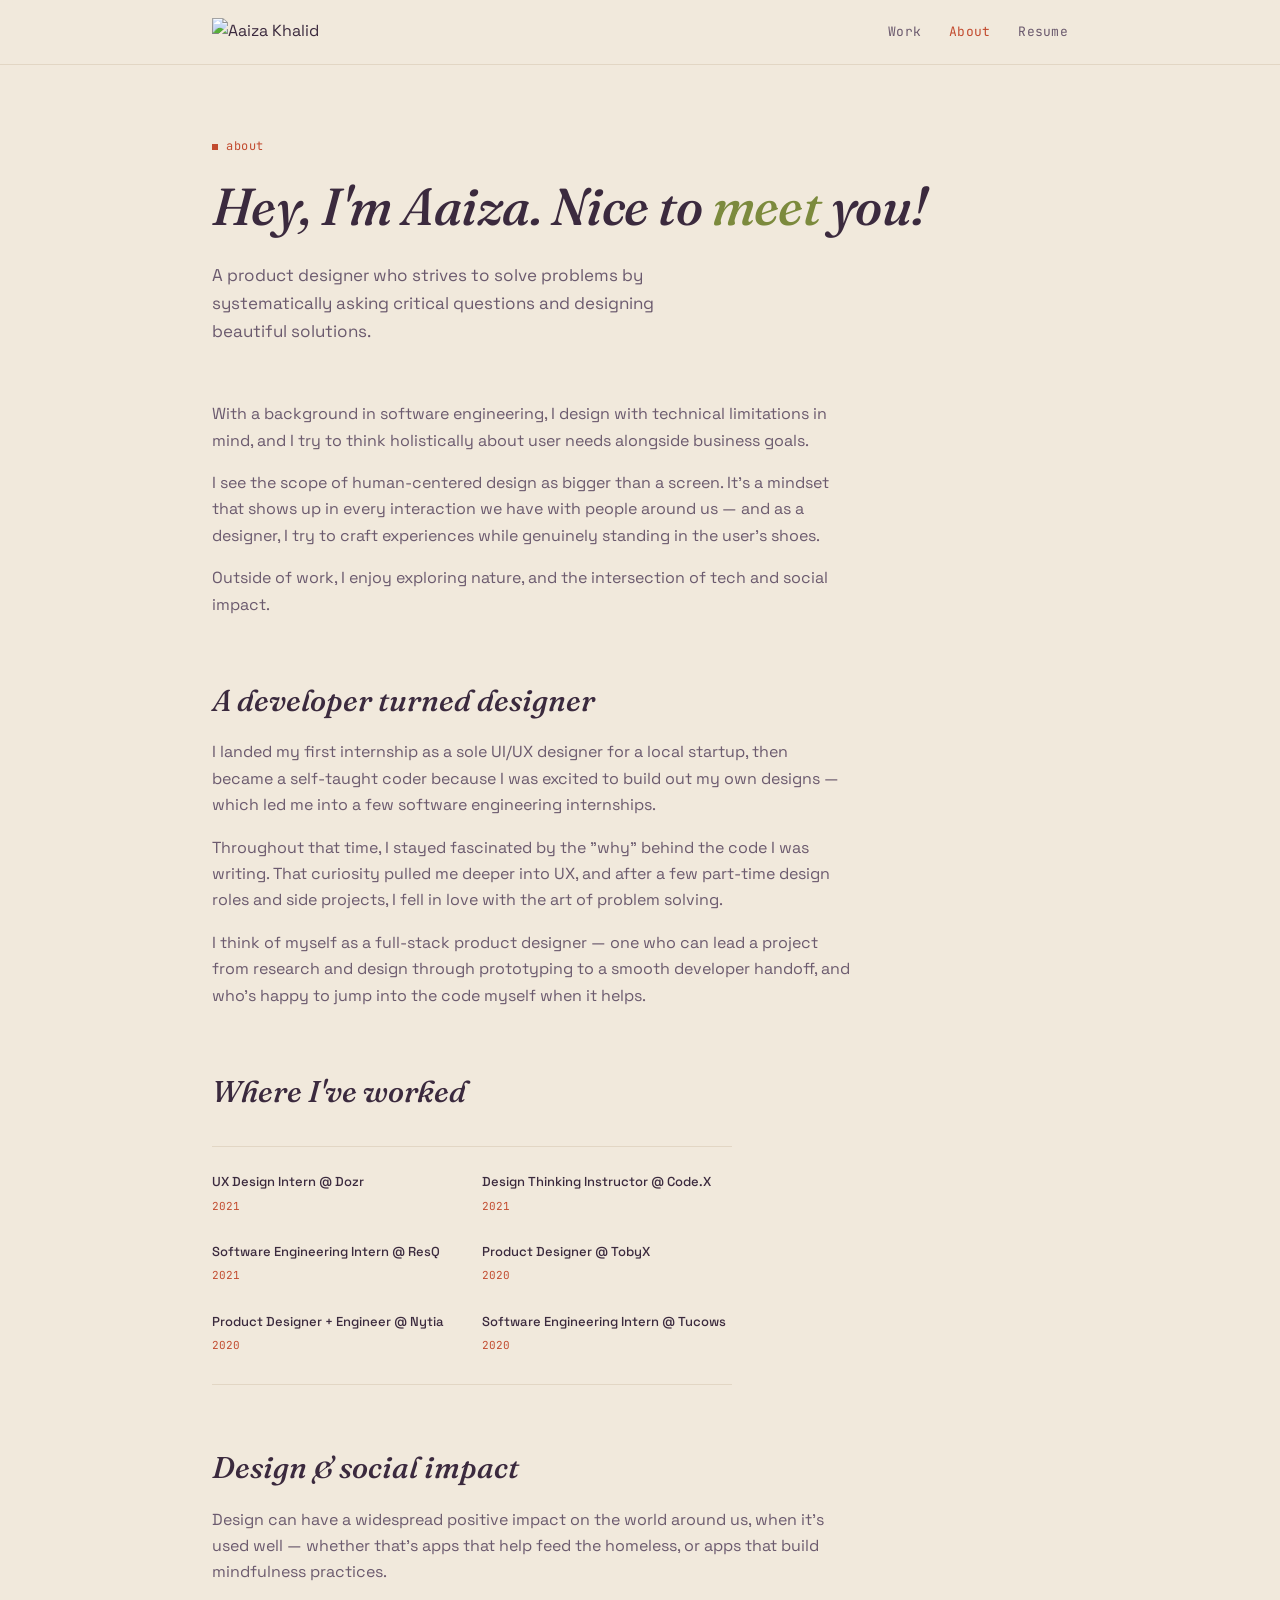
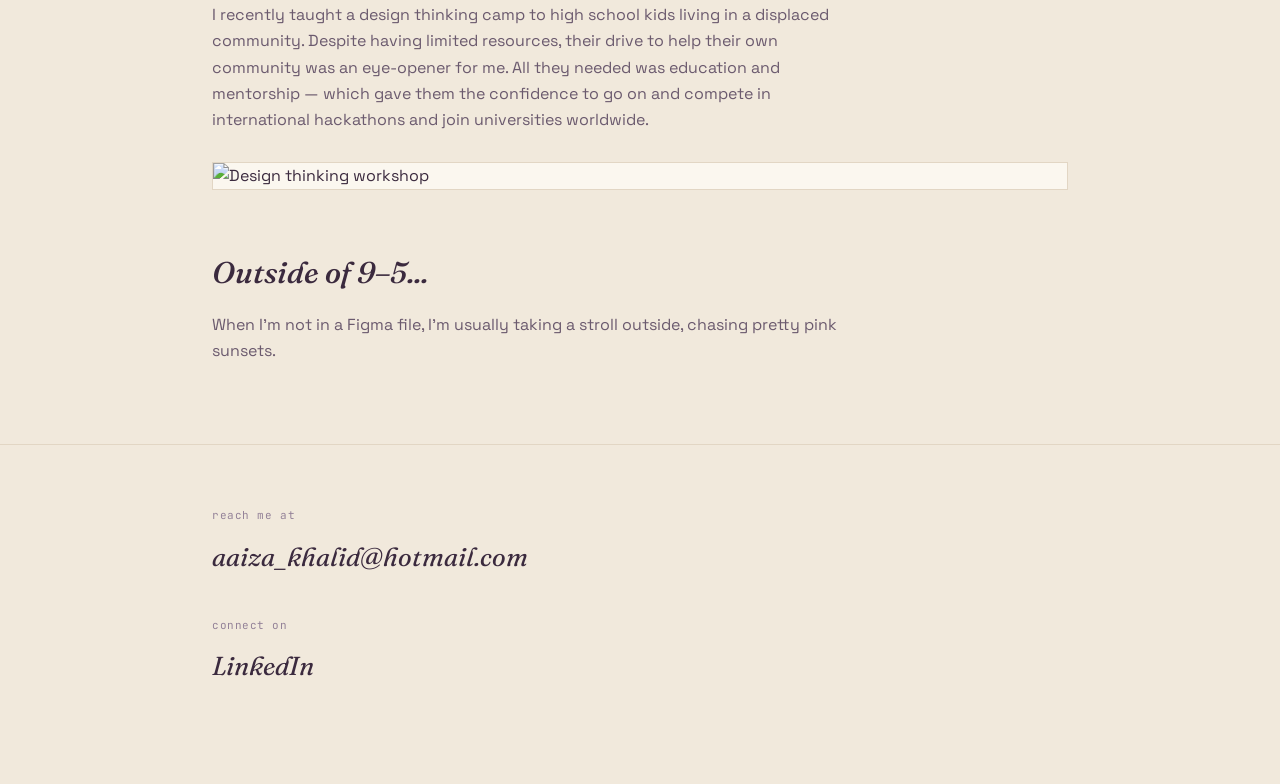
==== about.html @ a98efa3f "Add Aaiza Khalid portfolio site Static multi-file portfolio (HTML/CSS/JS, no build step). Homepage i" ====
<!DOCTYPE html>
<html lang="en">
<head>
<meta charset="UTF-8">
<meta name="viewport" content="width=device-width, initial-scale=1">
<title>About — Aaiza Khalid</title>
<style>
@import url('https://fonts.googleapis.com/css2?family=Space+Grotesk:wght@400;500;700&family=JetBrains+Mono:wght@400;500&family=Fraunces:ital,opsz,wght@0,9..144,400;0,9..144,500;0,9..144,600;1,9..144,500;1,9..144,600&display=swap');

* { margin:0; padding:0; box-sizing:border-box; }

:root{
  --bg:#F1E9DC;
  --bg-card:#FBF7EF;
  --ink:#3B2A3E;
  --ink-soft:#6B5A6E;
  --ink-mute:#948298;
  --coral:#C24B2F;
  --olive:#7C8A3D;
  --border:#E2D6C4;
  --border-strong:#CBB89D;
  --font-display:'Fraunces', serif;
  --font-sans:'Space Grotesk', sans-serif;
  --font-mono:'JetBrains Mono', monospace;
  --maxw:920px;
}

html{ scroll-behavior:smooth; }

body{
  background:var(--bg);
  color:var(--ink);
  font-family:var(--font-sans);
  font-size:16px;
  line-height:1.65;
  position:relative;
  overflow-x:hidden;
}

.grid-overlay{
  position:fixed; inset:0; pointer-events:none; z-index:0;
  background-image: repeating-linear-gradient(90deg, transparent, transparent 79px, rgba(59,42,62,0.05) 79px, rgba(59,42,62,0.05) 80px);
  opacity:0; transition:opacity .8s ease;
}
body.grid-on .grid-overlay{ opacity:1; }

a{ color:inherit; text-decoration:none; }

.wrap{ max-width:var(--maxw); margin:0 auto; padding:0 32px; position:relative; z-index:1; }

/* nav */
nav.site-nav{
  position:sticky; top:0; z-index:50;
  background:rgba(241,233,220,0.92); backdrop-filter:blur(6px);
  border-bottom:1px solid var(--border);
}
nav.site-nav .wrap{
  display:flex; align-items:center; justify-content:space-between;
  padding-top:18px; padding-bottom:18px;
}
nav.site-nav .mark img{ height:28px; display:block; }
nav.site-nav .links{ display:flex; gap:28px; font-family:var(--font-mono); font-size:13px; letter-spacing:0.02em; }
nav.site-nav .links a{ color:var(--ink-soft); transition:color .2s; }
nav.site-nav .links a:hover, nav.site-nav .links a.current{ color:var(--coral); }

/* eyebrow */
.eyebrow{
  font-family:var(--font-mono); font-size:12px; letter-spacing:0.05em;
  color:var(--coral); margin-bottom:20px; display:flex; align-items:center; gap:8px;
}
.eyebrow::before{ content:''; width:6px; height:6px; background:var(--coral); display:inline-block; }

/* headings */
h1{ font-family:var(--font-display); font-style:italic; font-weight:500; font-size:52px; line-height:1.12; letter-spacing:-0.01em; max-width:760px; }
h2{ font-family:var(--font-display); font-style:italic; font-weight:500; font-size:30px; line-height:1.25; margin:64px 0 20px; max-width:680px; }
h3{ font-family:var(--font-sans); font-weight:500; font-size:16px; margin:28px 0 10px; color:var(--ink); }
p{ color:var(--ink-soft); max-width:640px; }
.accent{ color:var(--olive); font-style:italic; }

/* hero */
.hero{ padding:72px 0 56px; }
.hero .sub{ font-family:var(--font-sans); font-size:17px; max-width:520px; margin-top:26px; }

/* project index grid */
.index-grid{
  display:grid; grid-template-columns:repeat(3,1fr); gap:14px; margin-top:48px;
}
.index-grid .cell{
  background:var(--bg-card); border:1px solid var(--border); padding:22px;
  transition:transform .3s ease, border-color .3s ease; cursor:pointer; display:block;
}
.index-grid .cell:hover{ transform:translateY(-6px) rotate(-0.5deg); border-color:var(--coral); }
.index-grid .cell:nth-child(3n+2):hover{ transform:translateY(-6px) rotate(0.5deg); }
.index-grid .cell .num{ font-family:var(--font-mono); font-size:11px; color:var(--coral); margin-bottom:12px; }
.index-grid .cell .name{ font-family:var(--font-display); font-style:italic; font-size:18px; line-height:1.3; }
.index-grid .cell .tag{ font-family:var(--font-mono); font-size:11px; color:var(--ink-mute); margin-top:10px; display:block; }

@media (max-width:720px){ .index-grid{ grid-template-columns:1fr 1fr; } }
@media (max-width:480px){ .index-grid{ grid-template-columns:1fr; } }

/* case study meta row */
.meta-row{
  display:grid; grid-template-columns:repeat(4,1fr); gap:20px;
  border-top:1px solid var(--border); border-bottom:1px solid var(--border);
  padding:24px 0; margin:36px 0 44px; max-width:760px;
}
.meta-row div{ font-size:13px; }
.meta-row .label{ font-family:var(--font-mono); font-size:11px; color:var(--coral); display:block; margin-bottom:6px; }
.meta-row .val{ color:var(--ink); font-weight:500; }
@media (max-width:640px){ .meta-row{ grid-template-columns:1fr 1fr; } }

/* stat row */
.stat-row{ display:flex; gap:48px; flex-wrap:wrap; margin:32px 0 12px; }
.stat{ min-width:120px; }
.stat .num{ font-family:var(--font-display); font-style:italic; font-weight:500; font-size:38px; color:var(--coral); line-height:1; }
.stat .label{ font-family:var(--font-mono); font-size:12px; color:var(--ink-soft); margin-top:8px; display:block; }

/* images */
figure{ margin:28px 0; }
figure img, figure video{ width:100%; display:block; border:1px solid var(--border); background:var(--bg-card); }
figcaption{ font-family:var(--font-mono); font-size:12px; color:var(--ink-mute); margin-top:10px; }

/* list quotes */
blockquote{
  font-family:var(--font-display); font-style:italic; font-size:22px; color:var(--ink);
  border-left:2px solid var(--coral); padding-left:24px; margin:32px 0; max-width:600px;
}

ul{ color:var(--ink-soft); padding-left:20px; max-width:620px; }
ul li{ margin-bottom:8px; }

/* up next */
.up-next{
  margin-top:96px; padding:44px 0; border-top:1px solid var(--border);
}
.up-next .eyebrow{ margin-bottom:14px; }
.up-next .title{ font-family:var(--font-display); font-style:italic; font-size:34px; transition:color .2s; }
.up-next a:hover .title{ color:var(--coral); }

/* footer */
footer{ margin-top:80px; padding:56px 0 64px; border-top:1px solid var(--border); }
footer .label{ font-family:var(--font-mono); font-size:11px; color:var(--ink-mute); text-transform:lowercase; letter-spacing:0.05em; }
footer .big{ font-family:var(--font-display); font-style:italic; font-size:26px; margin:8px 0 32px; display:block; }
footer .big:hover{ color:var(--coral); }
footer .flower{ height:48px; margin-top:24px; opacity:0.85; }

section.body-content{ padding-bottom:20px; }

@media (max-width:640px){
  h1{ font-size:38px; }
  h2{ font-size:24px; }
  .wrap{ padding:0 20px; }
}

</style>
</head>
<body>
<div class="grid-overlay"></div>

<nav class="site-nav">
  <div class="wrap">
    <a class="mark" href="index.html"><img src="https://cdn.prod.website-files.com/6029a00655b62debcb2ac54f/608301ea3f40d42e7179f87a_signature%20(4).png" alt="Aaiza Khalid"></a>
    <div class="links">
      <a href="index.html">Work</a>
      <a href="about.html" class="current">About</a>
      <a href="https://drive.google.com/file/d/19e17WvqtgwXd5ikh0A21keDAwqfaJ39k/view?usp=sharing" target="_blank" rel="noopener">Resume</a>
    </div>
  </div>
</nav>

<header class="hero">
  <div class="wrap">
    <div class="eyebrow">about</div>
    <h1>Hey, I'm Aaiza. Nice to <span class="accent">meet</span> you!</h1>
    <p class="sub">A product designer who strives to solve problems by systematically asking critical questions and designing beautiful solutions.</p>
  </div>
</header>

<main class="wrap body-content">

  <p>With a background in software engineering, I design with technical limitations in mind, and I try to think holistically about user needs alongside business goals.</p>
  <p style="margin-top:16px;">I see the scope of human-centered design as bigger than a screen. It's a mindset that shows up in every interaction we have with people around us — and as a designer, I try to craft experiences while genuinely standing in the user's shoes.</p>
  <p style="margin-top:16px;">Outside of work, I enjoy exploring nature, and the intersection of tech and social impact.</p>

  <h2>A developer turned designer</h2>
  <p>I landed my first internship as a sole UI/UX designer for a local startup, then became a self-taught coder because I was excited to build out my own designs — which led me into a few software engineering internships.</p>
  <p style="margin-top:16px;">Throughout that time, I stayed fascinated by the "why" behind the code I was writing. That curiosity pulled me deeper into UX, and after a few part-time design roles and side projects, I fell in love with the art of problem solving.</p>
  <p style="margin-top:16px;">I think of myself as a full-stack product designer — one who can lead a project from research and design through prototyping to a smooth developer handoff, and who's happy to jump into the code myself when it helps.</p>

  <h2>Where I've worked</h2>
  <div class="meta-row" style="grid-template-columns:1fr 1fr; max-width:520px;">
    <div><span class="val">UX Design Intern @ Dozr</span><br><span class="label" style="margin-top:4px;">2021</span></div>
    <div><span class="val">Design Thinking Instructor @ Code.X</span><br><span class="label" style="margin-top:4px;">2021</span></div>
    <div><span class="val">Software Engineering Intern @ ResQ</span><br><span class="label" style="margin-top:4px;">2021</span></div>
    <div><span class="val">Product Designer @ TobyX</span><br><span class="label" style="margin-top:4px;">2020</span></div>
    <div><span class="val">Product Designer + Engineer @ Nytia</span><br><span class="label" style="margin-top:4px;">2020</span></div>
    <div><span class="val">Software Engineering Intern @ Tucows</span><br><span class="label" style="margin-top:4px;">2020</span></div>
  </div>

  <h2>Design &amp; social impact</h2>
  <p>Design can have a widespread positive impact on the world around us, when it's used well — whether that's apps that help feed the homeless, or apps that build mindfulness practices.</p>
  <p style="margin-top:16px;">I recently taught a design thinking camp to high school kids living in a displaced community. Despite having limited resources, their drive to help their own community was an eye-opener for me. All they needed was education and mentorship — which gave them the confidence to go on and compete in international hackathons and join universities worldwide.</p>

  <figure>
    <img src="https://cdn.prod.website-files.com/6029a00655b62debcb2ac54f/619fc176508afd5f16e6cb0d_image%2029.png" alt="Design thinking workshop">
  </figure>

  <h2>Outside of 9–5...</h2>
  <p>When I'm not in a Figma file, I'm usually taking a stroll outside, chasing pretty pink sunsets.</p>

</main>

<footer>
  <div class="wrap">
    <span class="label">Reach me at</span>
    <a class="big" href="mailto:aaiza_khalid@hotmail.com">aaiza_khalid@hotmail.com</a>
    <span class="label">Connect on</span>
    <a class="big" href="https://www.linkedin.com/in/aaizakh/" target="_blank" rel="noopener">LinkedIn</a>
  </div>
</footer>

<script>
document.addEventListener('mousemove', function(){
  document.body.classList.add('grid-on');
}, { once:true });

</script>
</body>
</html>
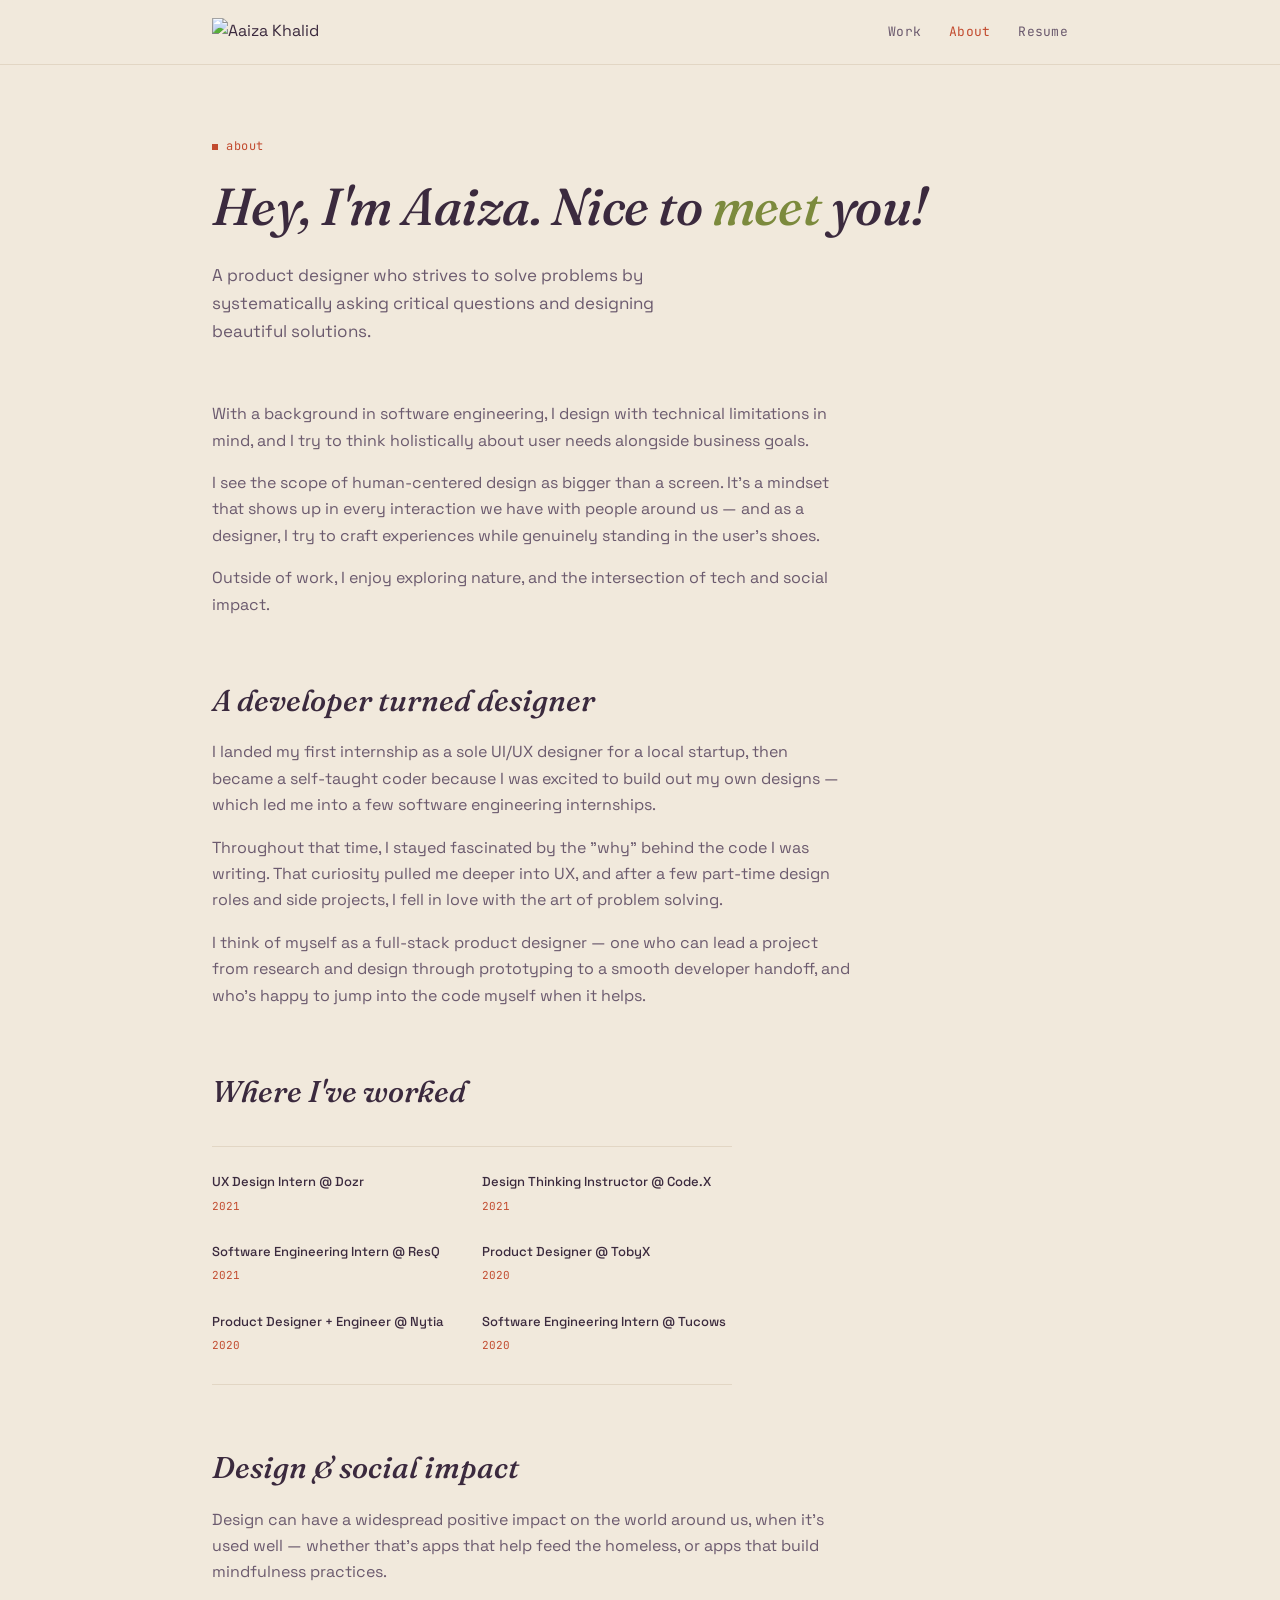
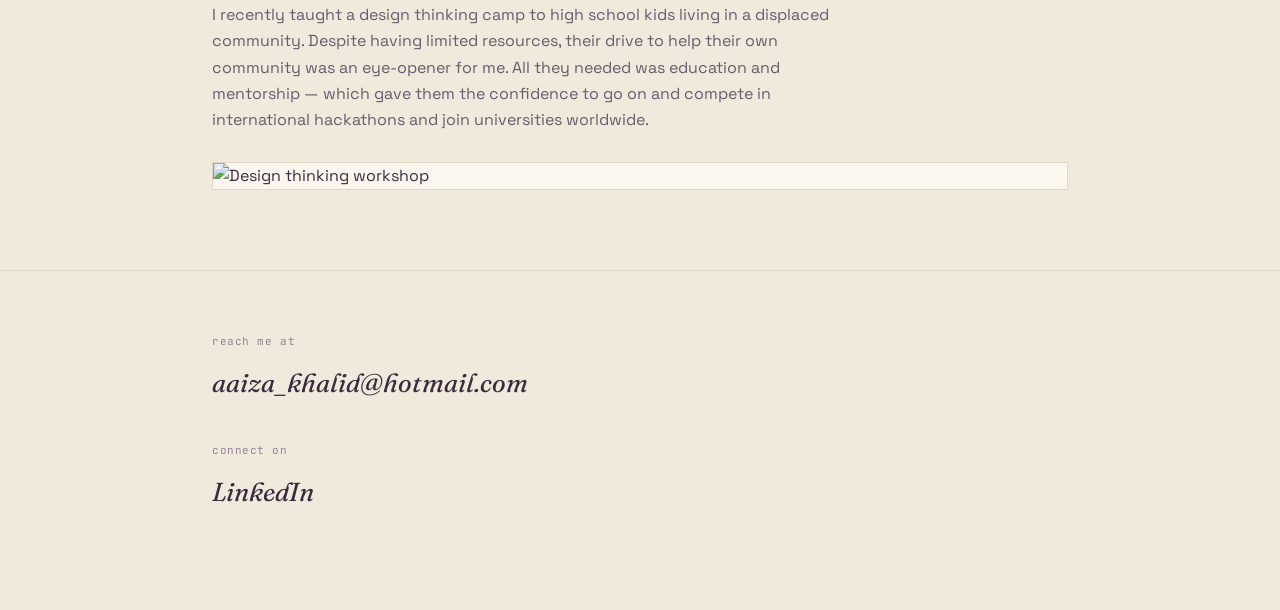
==== commit f050547c: "Remove cringe About line, update resume link sitewide Cuts the "Outside of 9-5..." section from abou" ====
--- a/about.html
+++ b/about.html
@@ -163,7 +163,7 @@
     <div class="links">
       <a href="index.html">Work</a>
       <a href="about.html" class="current">About</a>
-      <a href="https://drive.google.com/file/d/19e17WvqtgwXd5ikh0A21keDAwqfaJ39k/view?usp=sharing" target="_blank" rel="noopener">Resume</a>
+      <a href="https://1drv.ms/b/c/b09bdb77245e46ba/IQAIGBgdx2KYTKpHv7W2DYtVAV1drH5CzDfULKUYiaBv3dA?e=6QQXwR" target="_blank" rel="noopener">Resume</a>
     </div>
   </div>
 </nav>
@@ -205,8 +205,6 @@
     <img src="https://cdn.prod.website-files.com/6029a00655b62debcb2ac54f/619fc176508afd5f16e6cb0d_image%2029.png" alt="Design thinking workshop">
   </figure>
 
-  <h2>Outside of 9–5...</h2>
-  <p>When I'm not in a Figma file, I'm usually taking a stroll outside, chasing pretty pink sunsets.</p>
 
 </main>
 
